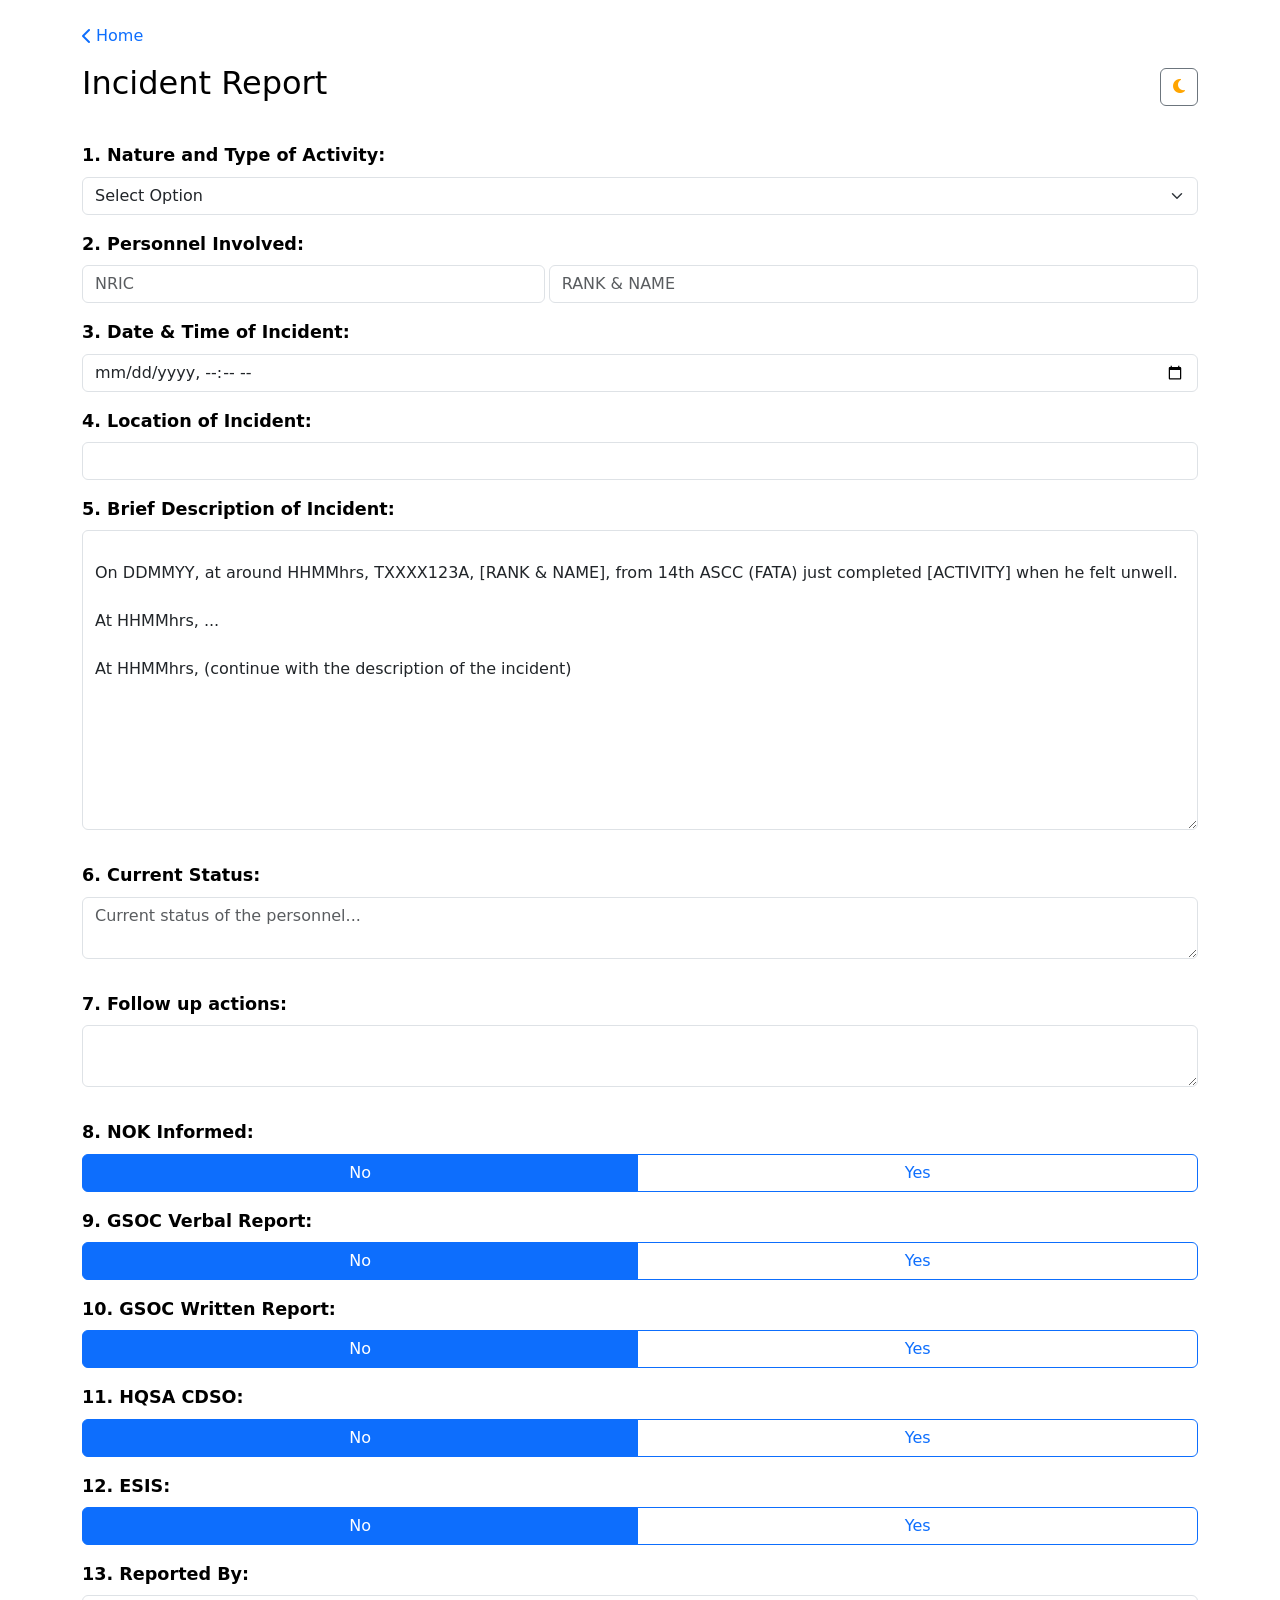
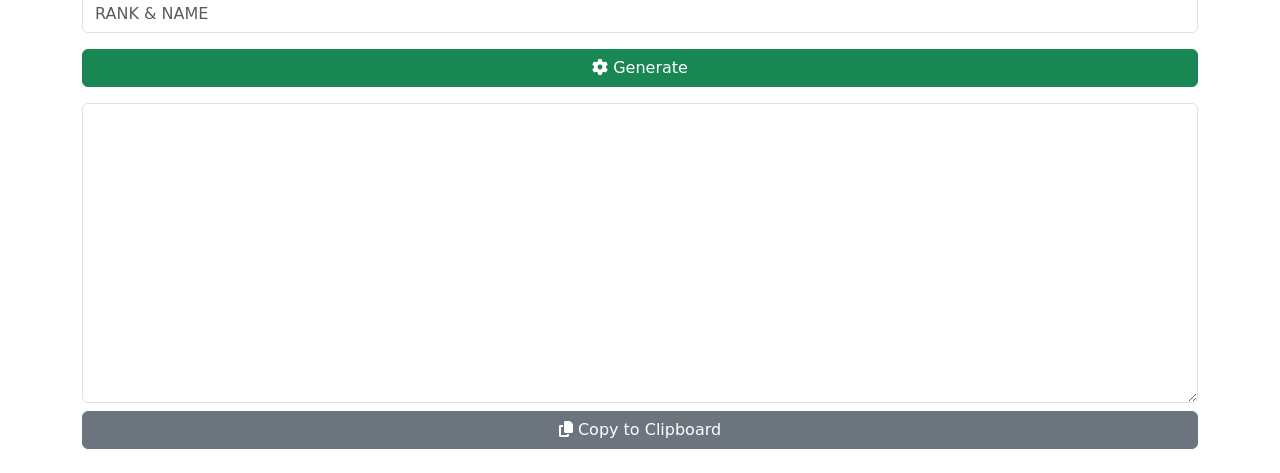
==== incident.html @ 71931809 "Added incident reporting" ====
<!DOCTYPE html>
<html lang="en-SG">
<head>
  <meta charset="UTF-8">
  <meta name="viewport" content="width=device-width, initial-scale=1.0">
  <title>Incident Report</title>
  <!-- Bootstrap CSS from CDN -->
  <link href="https://cdn.jsdelivr.net/npm/bootstrap@5.3.2/dist/css/bootstrap.min.css" rel="stylesheet">
  <!-- FontAwesome for icons -->
  <link rel="stylesheet" href="https://cdnjs.cloudflare.com/ajax/libs/font-awesome/6.4.0/css/all.min.css">
  <link rel="stylesheet" href="css/styles.css">
  <script src="https://ajax.googleapis.com/ajax/libs/jquery/3.6.0/jquery.min.js"></script>
</head>
<body onload="initializeRoutineDefaults()">
  <div class="container my-4">
    <!-- Back Button -->
    <a href="index.html" class="text-primary text-decoration-none d-inline-flex align-items-center mb-3">
      <i class="fa-solid fa-chevron-left"></i>
      <span class="ms-1">Home</span>
    </a>
    
    <!-- Header with dark mode toggle -->
    <div class="d-flex justify-content-between align-items-center mb-3">
      <h2>Incident Report</h2>
      <button class="btn btn-outline-secondary" id="toggleTheme">
        <i class="fa-solid fa-moon" style="color: orange;"></i>
      </button>
    </div>
    
    <!-- Incident Type -->
    <label class="form-label mt-3">1. Nature and Type of Activity:</label>
    <select id="incidentSelect" class="form-select" onchange="toggleOtherIncident()">
      <option value="" class="text-muted" disabled selected>Select Option</option>
      <option value="Training Related">Training Related</option>
      <option value="Non-Training Related">Non-Training Related</option>
      <option value="Other">Others</option>
    </select>
    <div id="otherIncidentDiv" class="mt-2" style="display: none;">
      <input type="text" id="otherIncident" class="form-control" placeholder="Enter incident nature/type">
    </div>
    
    <!-- Personnel Involved -->
    <label class="form-label mt-3">2. Personnel Involved:</label>
    <div class="row g-1 align-items-center">
        <div class="col-5">
            <input type="text" id="nric" class="form-control"  placeholder="NRIC">
        </div>
        <div class="col-7">
            <input type="text" id="name" class="form-control" placeholder="RANK & NAME">
        </div>
    </div>

    <!-- Date & Time of Incident -->
    <label class="form-label mt-3">3. Date & Time of Incident:</label>
    <input type="datetime-local" id="date" class="form-control">
    
    <!-- Location of Incident -->
    <label class="form-label mt-3">4. Location of Incident:</label>
    <input type="text" id="location" class="form-control">

    <!-- Description of Incident -->
    <label class="form-label mt-3">5. Brief Description of Incident:</label>
    <textarea id="description" class="form-control mb-3">

On DDMMYY, at around HHMMhrs, TXXXX123A, [RANK & NAME], from 14th ASCC (FATA) just completed [ACTIVITY] when he felt unwell.

At HHMMhrs, ...

At HHMMhrs, (continue with the description of the incident)
    </textarea>
    
    <!-- Current Status -->
    <label class="form-label mt-3">6. Current Status:</label>
    <textarea id="status" class="form-control mb-3" placeholder="Current status of the personnel..."></textarea>

    <!-- Follow up actions: -->
    <label class="form-label mt-3">7. Follow up actions:</label>
    <textarea id="actions" class="form-control mb-3" placeholder=""></textarea>

    <!-- NOK -->
    <label class="form-label mt-3">8. NOK Informed:</label>
    <div class="btn-group w-100" role="group">
        <input type="radio" class="btn-check" name="nokInformed" id="nokNo" value="No" checked>
        <label class="btn btn-outline-primary" for="nokNo">No</label>
        <input type="radio" class="btn-check" name="nokInformed" id="nokYes" value="Yes">
        <label class="btn btn-outline-primary" for="nokYes">Yes</label>
    </div>
    
    <!-- GSOC Verbal Report -->
    <label class="form-label mt-3">9. GSOC Verbal Report:</label>
    <div class="btn-group w-100" role="group">
        <input type="radio" class="btn-check" name="gsocVerbalReport" id="gsocVerbalNo" value="No" checked>
        <label class="btn btn-outline-primary" for="gsocVerbalNo">No</label>
        <input type="radio" class="btn-check" name="gsocVerbalReport" id="gsocVerbalYes" value="Yes">
        <label class="btn btn-outline-primary" for="gsocVerbalYes">Yes</label>
    </div>

    <!-- GSOC Written Report -->
    <label class="form-label mt-3">10. GSOC Written Report:</label>
    <div class="btn-group w-100" role="group">
        <input type="radio" class="btn-check" name="gsocWrittenReport" id="gsocWrittenNo" value="No" checked>
        <label class="btn btn-outline-primary" for="gsocWrittenNo">No</label>
        <input type="radio" class="btn-check" name="gsocWrittenReport" id="gsocWrittenYes" value="Yes">
        <label class="btn btn-outline-primary" for="gsocWrittenYes">Yes</label>
    </div>

    <!-- HQSA CDSO -->
    <label class="form-label mt-3">11. HQSA CDSO:</label>
    <div class="btn-group w-100" role="group">
        <input type="radio" class="btn-check" name="cdsoInformed" id="cdsoNo" value="No" checked>
        <label class="btn btn-outline-primary" for="cdsoNo">No</label>
        <input type="radio" class="btn-check" name="cdsoInformed" id="cdsoYes" value="Yes">
        <label class="btn btn-outline-primary" for="cdsoYes">Yes</label>
    </div>  

    <!-- ESIS -->
    <label class="form-label mt-3">12. ESIS:</label>
    <div class="btn-group w-100" role="group">
        <input type="radio" class="btn-check" name="esisInformed" id="esisNo" value="No" checked>
        <label class="btn btn-outline-primary" for="esisNo">No</label>
        <input type="radio" class="btn-check" name="esisInformed" id="esisYes" value="Yes">
        <label class="btn btn-outline-primary" for="esisYes">Yes</label>
    </div>

    <!-- Reported By -->
    <label class="form-label mt-3">13. Reported By:</label>
    <input type="text" class="form-control mb-3" id="reportedBy" placeholder="RANK & NAME">
    
    <!-- Generate and Copy Buttons -->
    <button class="btn btn-success w-100 mb-3" onclick="generateIncidentReport()">
      <i class="fa-solid fa-gear"></i> Generate
    </button>
    <textarea id="output" class="form-control mb-2" readonly></textarea>
    <button class="btn btn-secondary w-100" onclick="copyText()">
      <i class="fa-solid fa-copy"></i> Copy to Clipboard
    </button>
  </div>
  
  <script src="js/incident.js"></script>
  <script src="js/script.js"></script>
  <script src="https://cdn.jsdelivr.net/npm/bootstrap@5.3.2/dist/js/bootstrap.bundle.min.js"></script>
</body>
</html>
---- css/styles.css ----
:root {
  --bg-light: #ffffff;
  --text-light: #000000;
  
  --bg-dark: #121212;
  --text-dark: #ffffff;
}

#toggleTheme:hover,
#toggleTheme:focus {
  background-color: transparent;
  box-shadow: none;
}

/* Global Light/Dark Mode */
body.light-mode {
  background-color: var(--bg-light);
  color: var(--text-light);
}

body.dark-mode {
  background-color: var(--bg-dark);
  color: var(--text-dark);
}

/* Form elements */
body.dark-mode input,
body.dark-mode select,
body.dark-mode textarea {
  background-color: #1e1e1e;
  color: var(--text-dark);
  border: 1px solid #444;
}

body.dark-mode input:focus,
body.dark-mode select:focus,
body.dark-mode textarea:focus {
  background-color: #2a2a2a !important;  /* Slightly lighter than the dark background */
  color: var(--text-dark) !important;
  border: 1px solid #666 !important;      /* A contrasting border */
  box-shadow: 0 0 0 0.2rem rgba(255, 255, 255, 0.25) !important;
}

/* Card styles */
body.dark-mode .card {
  background-color: #1e1e1e;
  color: var(--text-dark);
  border: 1px solid #444;
}

body.dark-mode .card i {
  color: var(--text-dark);
}

body.dark-mode .card .btn {
  background-color: #444;
  border-color: #444;
  color: var(--text-dark);
}

.counter-group {
  margin-bottom: 10px;
}

label.form-label {
  font-size: 1.1rem;
  font-weight: 600;
}

body.dark-mode .text-muted {
  color: #aaa !important;
}

body.dark-mode ::placeholder {
  color: #ccc;
  opacity: 0.8;
}

label.safety-label {
  font-size: 1.1rem; /* Same as form-label */
  font-weight: 600;  /* Same as form-label */
}

#output, #description {
  height: 300px;
}

.card-grid {
  display: grid;
  grid-template-columns: repeat(2, 1fr);
  gap: 1rem;
}
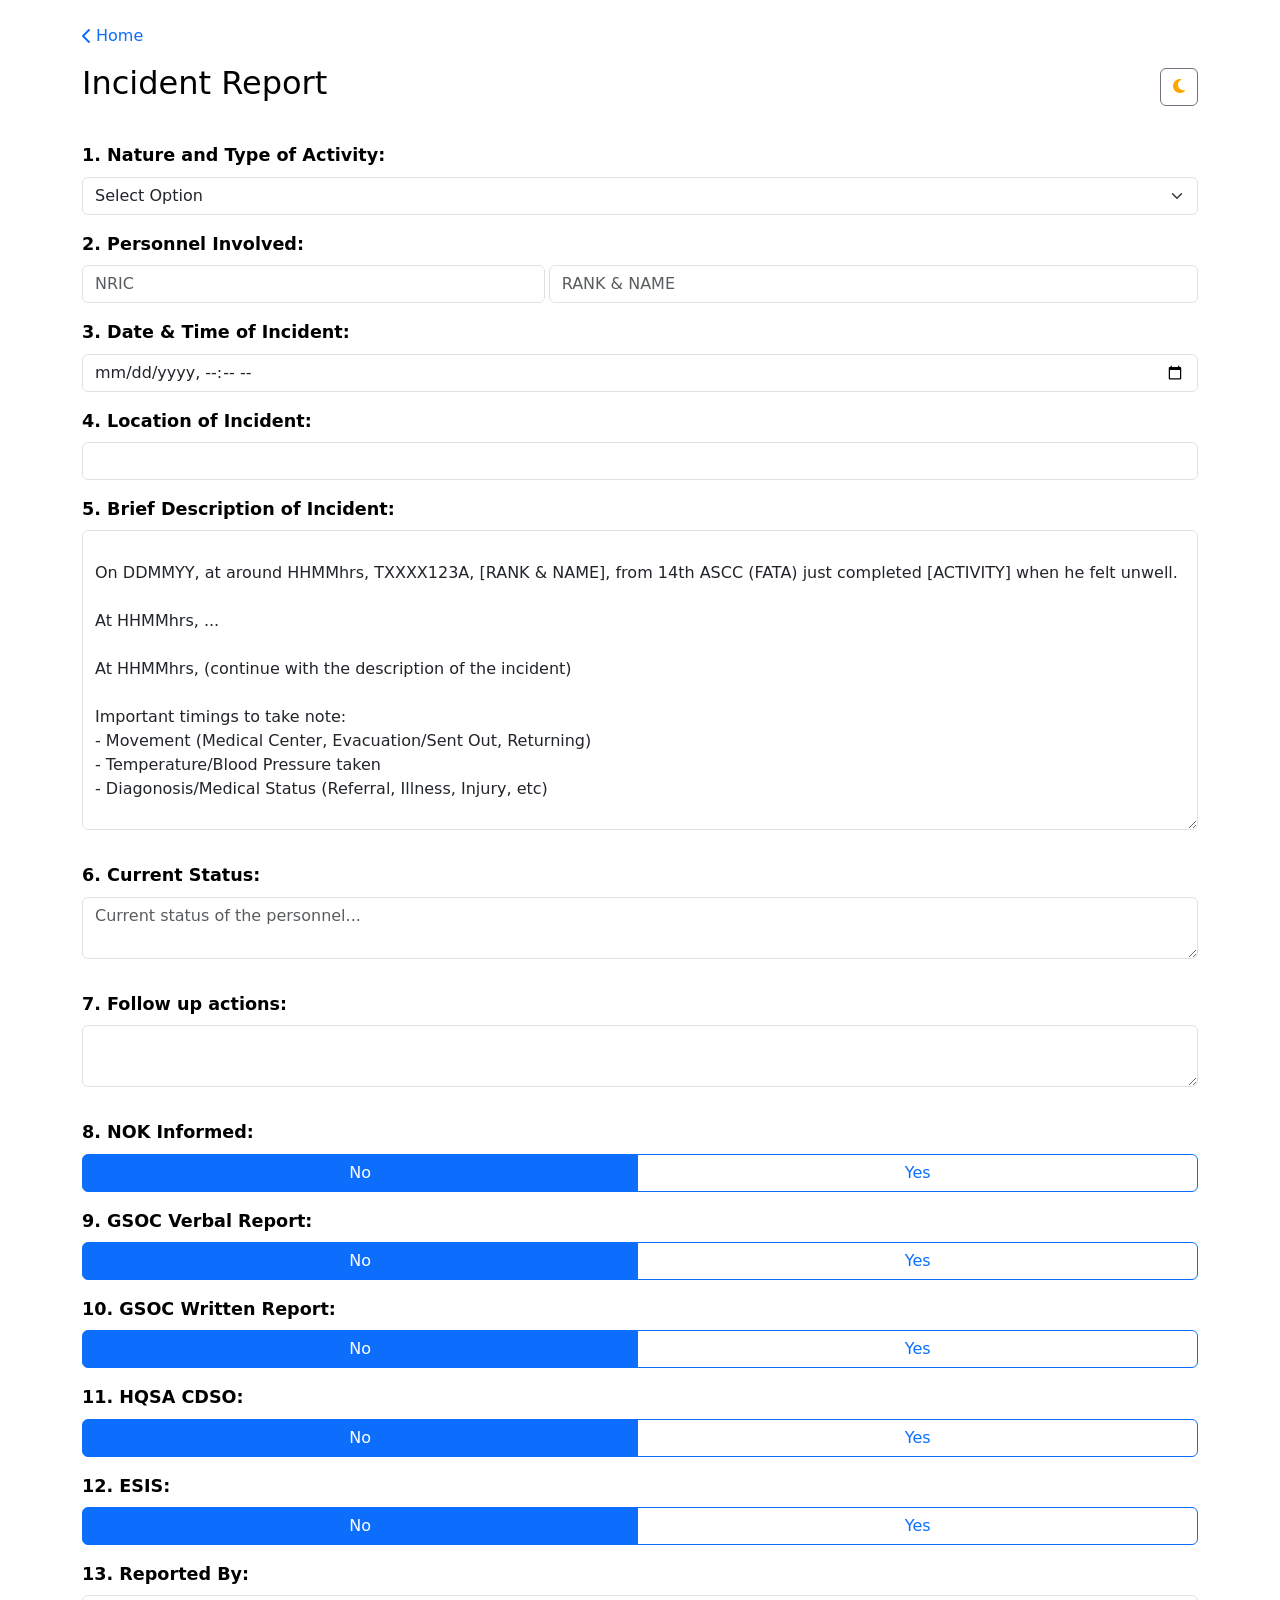
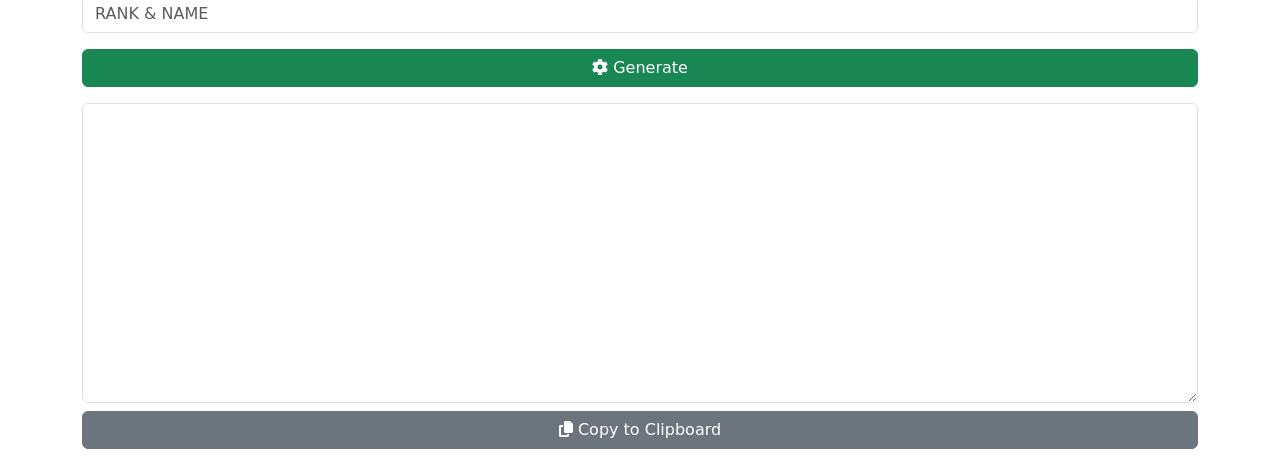
==== commit b3a6f95e: "Minor fix" ====
--- a/incident.html
+++ b/incident.html
@@ -67,6 +67,14 @@
 At HHMMhrs, ...
 
 At HHMMhrs, (continue with the description of the incident)
+
+Important timings to take note:
+- Movement (Medical Center, Evacuation/Sent Out, Returning)
+- Temperature/Blood Pressure taken
+- Diagonosis/Medical Status (Referral, Illness, Injury, etc)
+
+Send the 13 Para to AI DOO for further action.
+
     </textarea>
     
     <!-- Current Status -->
